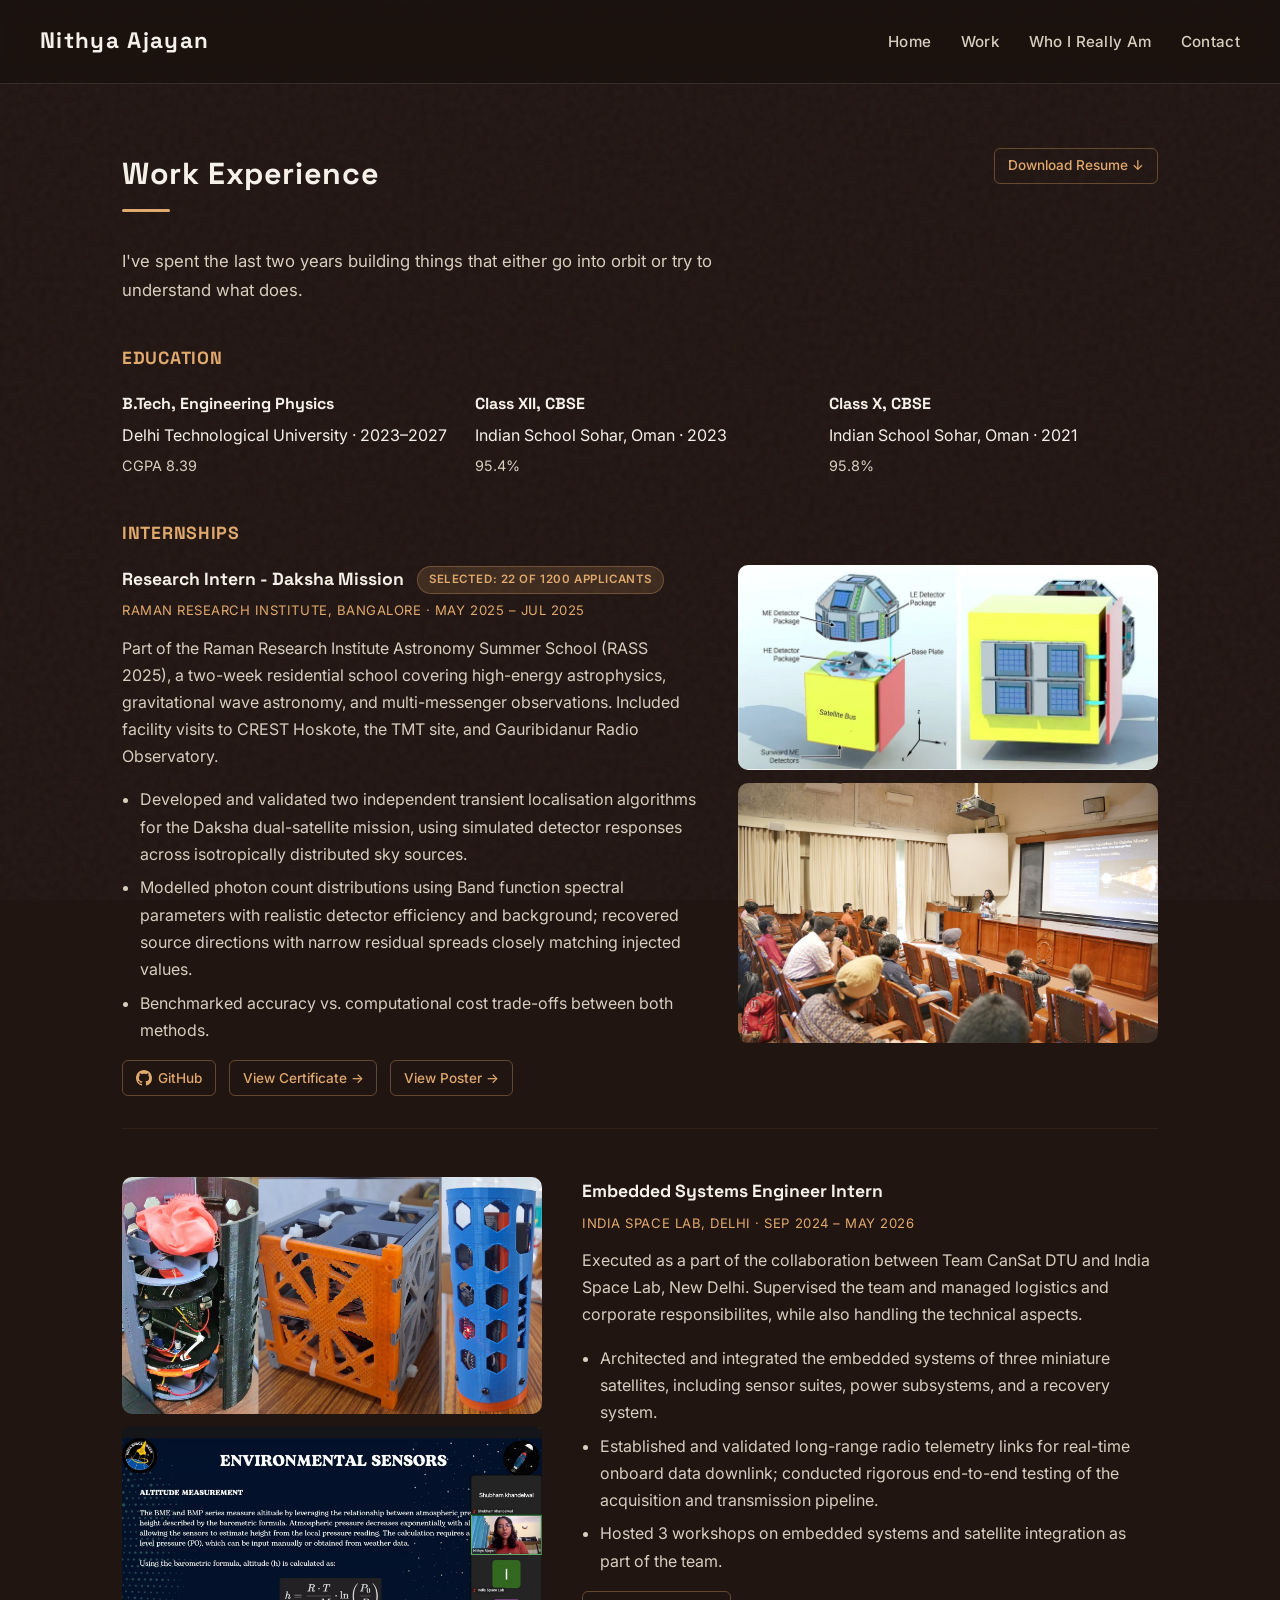
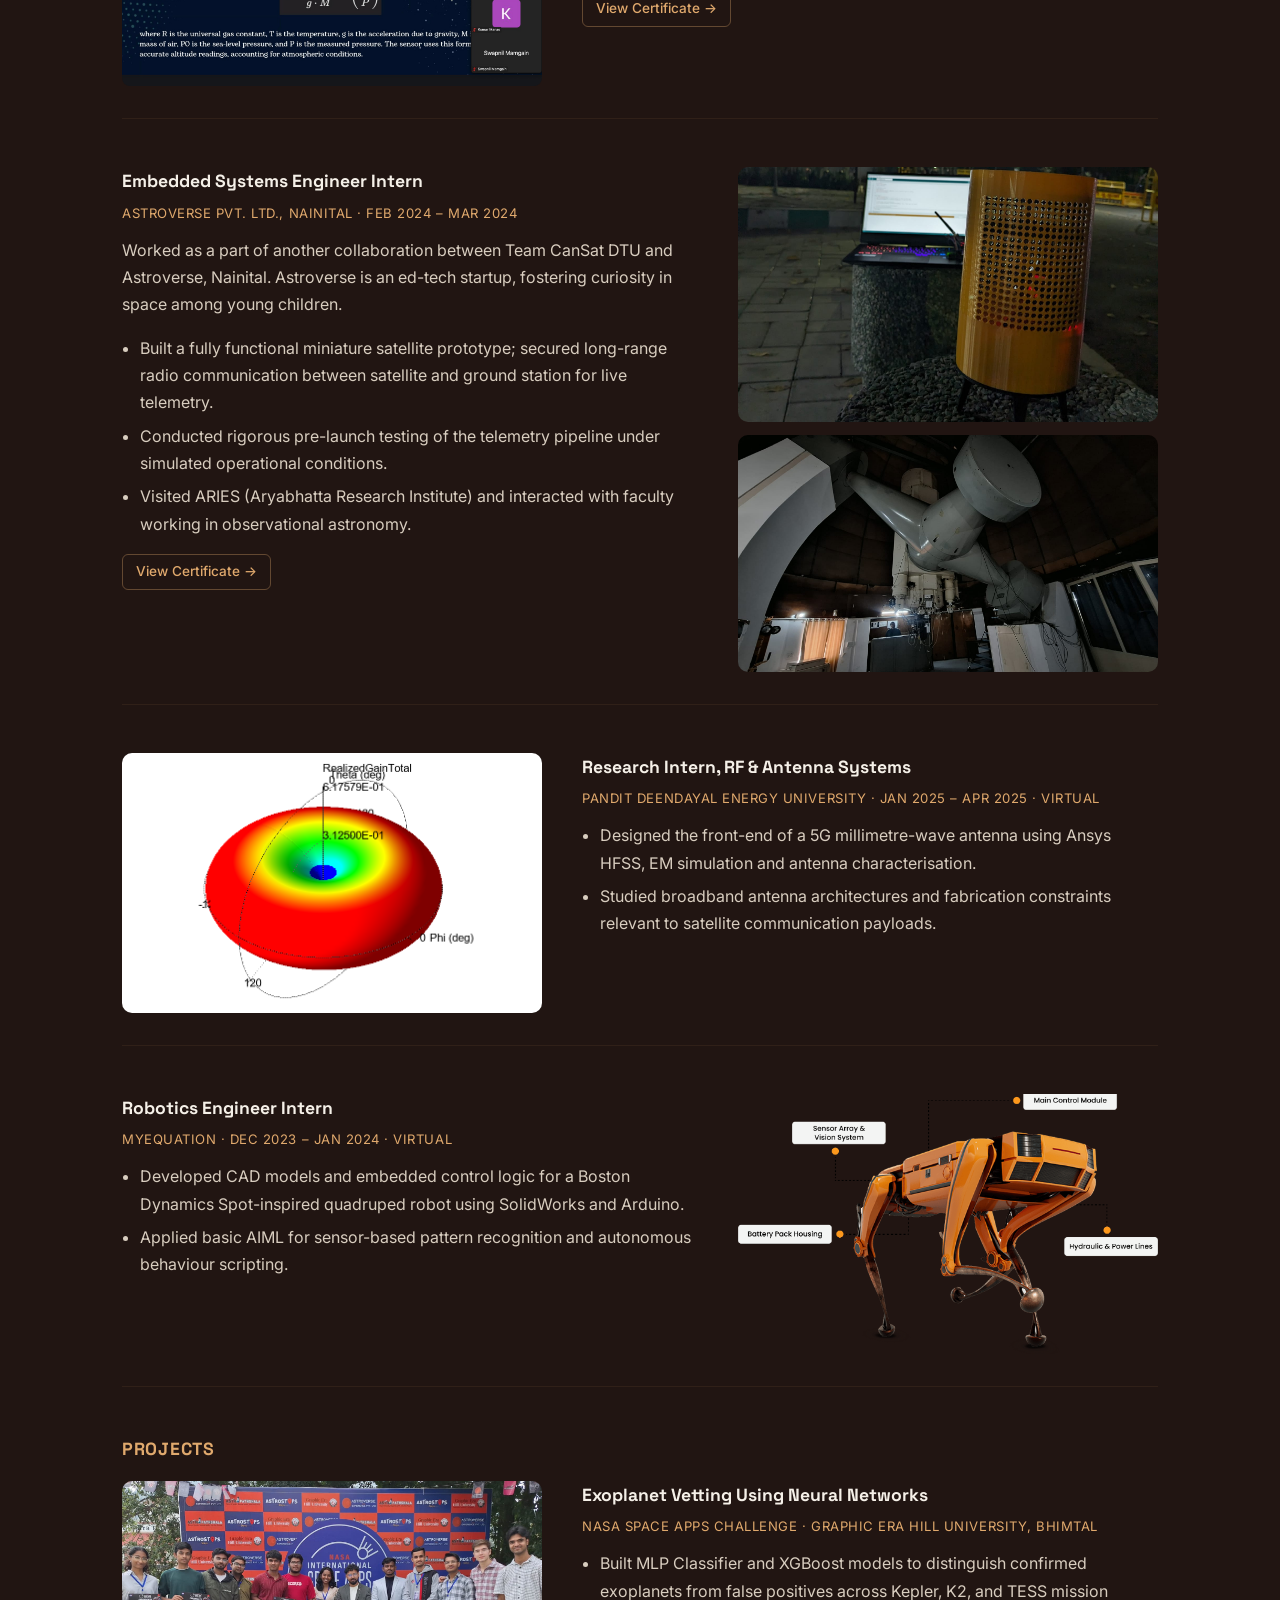
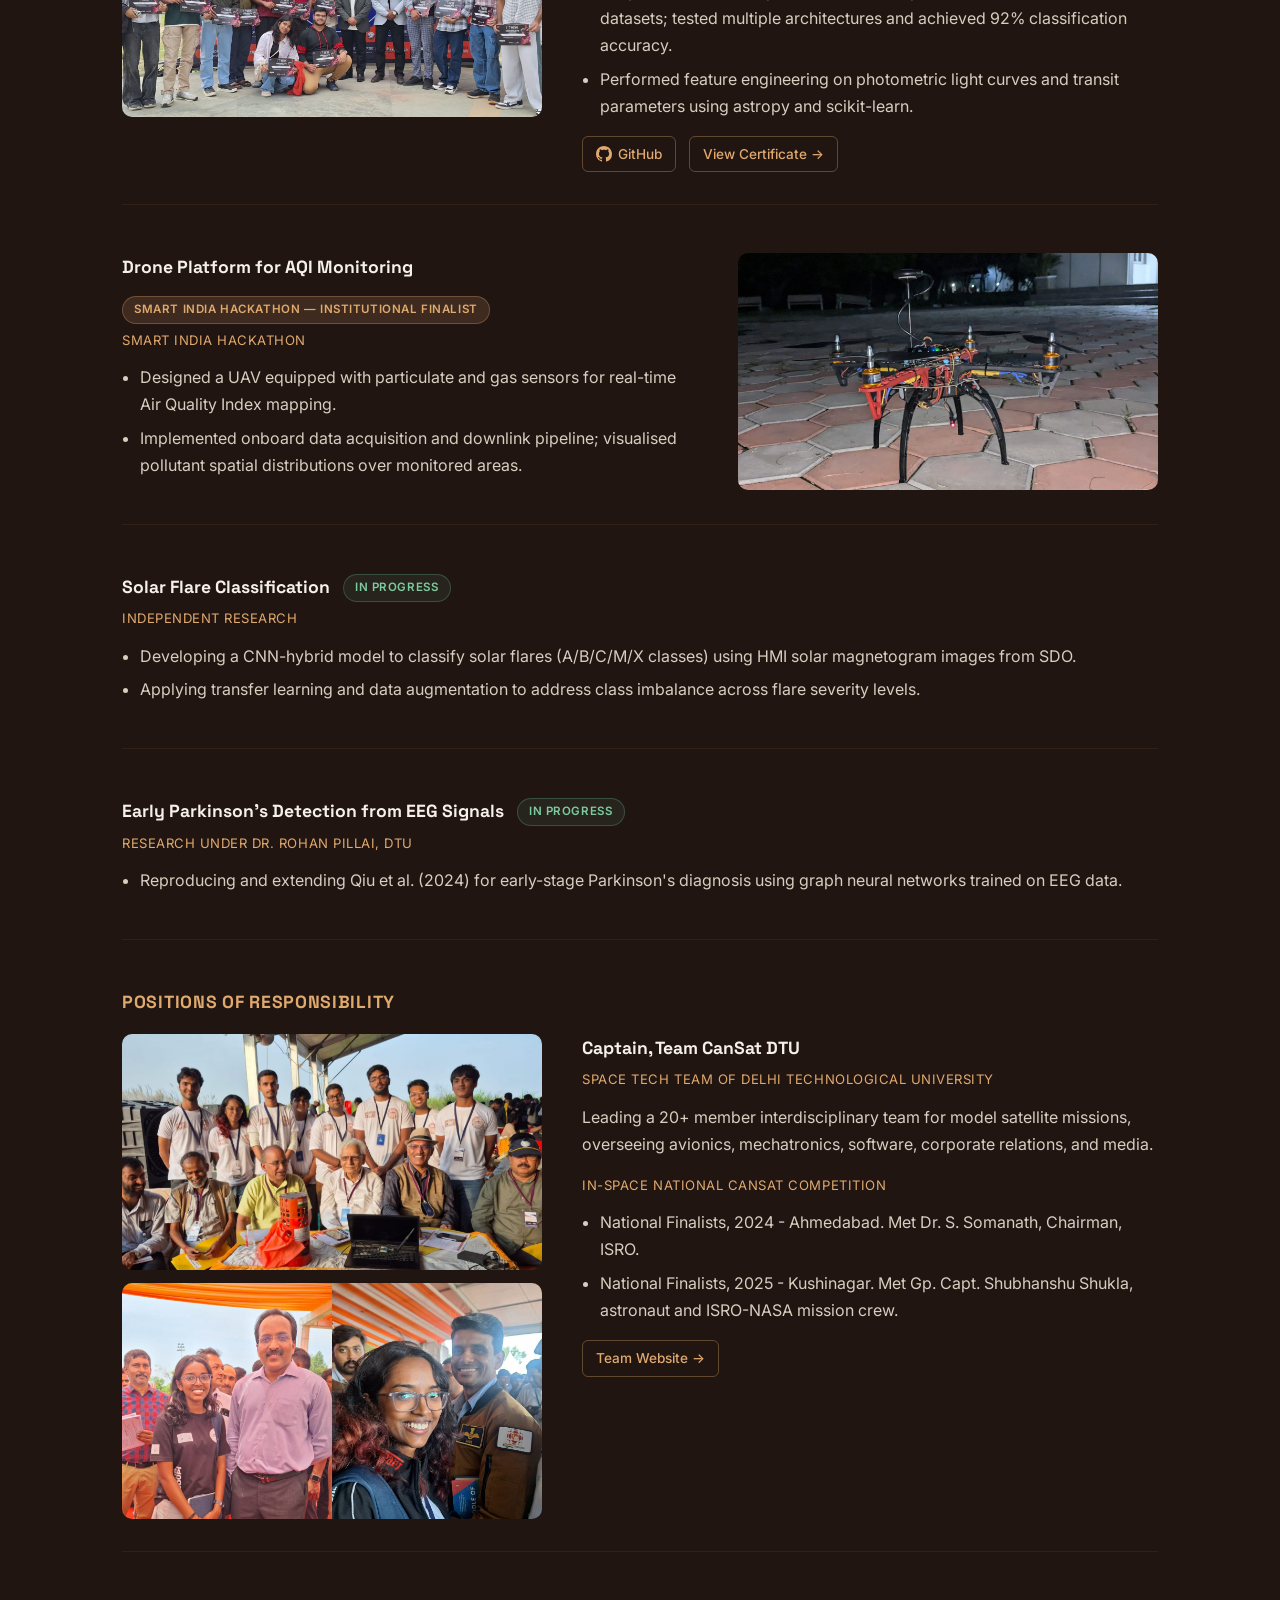
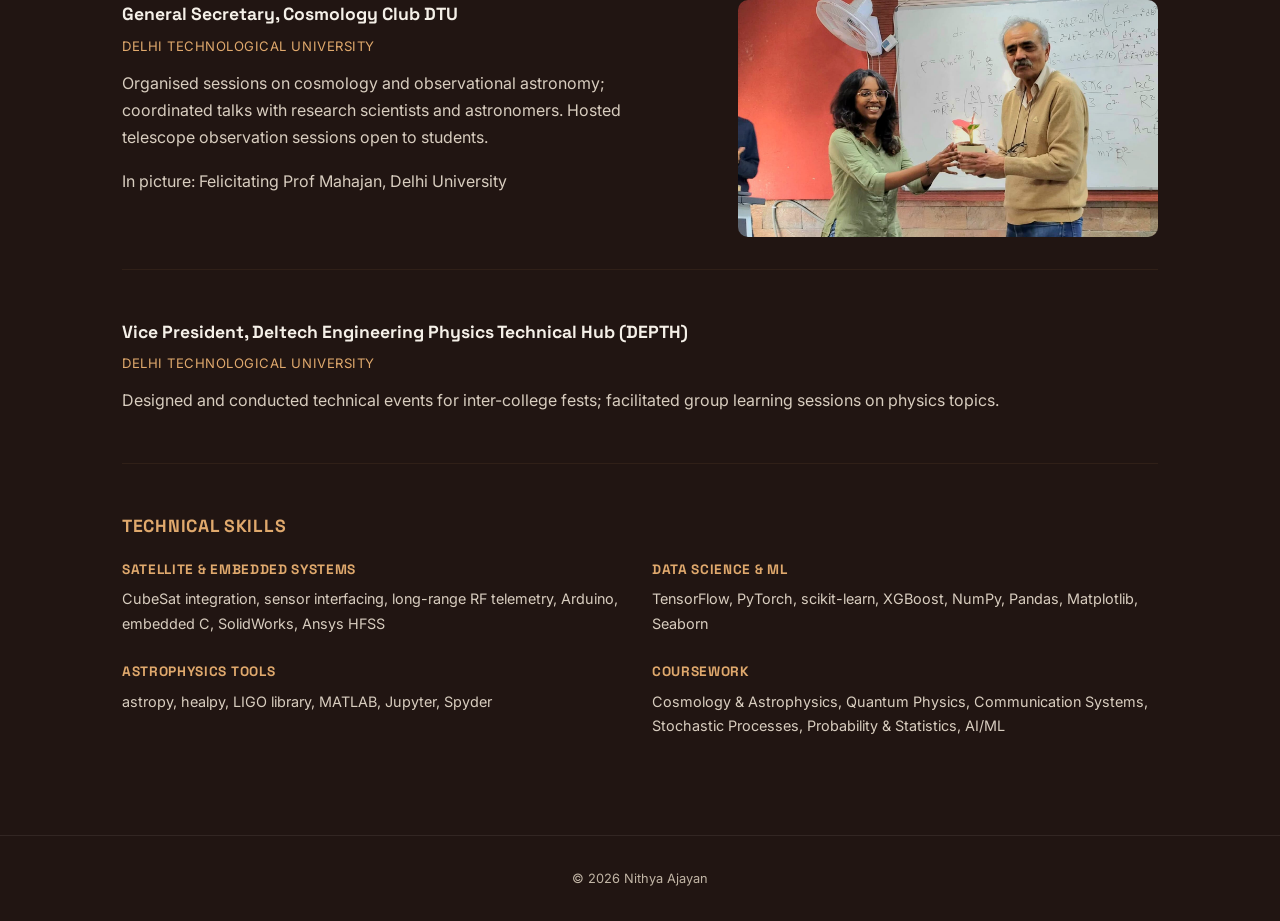
==== work.html @ 1f9a0394 "Add files via upload" ====
<!DOCTYPE html>
<html lang="en">
<head>
  <meta charset="UTF-8">
  <meta name="viewport" content="width=device-width, initial-scale=1.0">
  <title>Work - Nithya Ajayan</title>
  <link rel="stylesheet" href="style.css">
</head>
<body>

  <header>
    <h1>Nithya Ajayan</h1>
    <nav>
      <a href="index.html">Home</a>
      <a href="work.html">Work</a>
      <a href="beyond.html">Who I Really Am</a>
      <a href="contact.html">Contact</a>
    </nav>
  </header>

  <section>
<div class="section-header">
  <h2>Work Experience</h2>
  <a href="resume.pdf" download class="link-btn">Download Resume ↓</a>
</div>
    <p class="page-intro">I've spent the last two years building things that either go into orbit or try to understand what does.</p>
<h3 class="subheading">Education</h3>

<div class="edu-grid">
  <div class="edu-item">
    <h4>B.Tech, Engineering Physics</h4>
    <p class="meta">Delhi Technological University &middot; 2023–2027</p>
    <p class="edu-stat">CGPA 8.39</p>
  </div>
  <div class="edu-item">
    <h4>Class XII, CBSE</h4>
    <p class="meta">Indian School Sohar, Oman &middot; 2023</p>
    <p class="edu-stat">95.4%</p>
  </div>
  <div class="edu-item">
    <h4>Class X, CBSE</h4>
    <p class="meta">Indian School Sohar, Oman &middot; 2021</p>
    <p class="edu-stat">95.8%</p>
  </div>
</div>
    <!-- ===== INTERNSHIPS ===== -->
    <h3 class="subheading">Internships</h3>

    <!-- Daksha -->
    <div class="entry">
      <div class="entry-row">
        <div class="entry-text">
          <div class="entry-header">
            <h4>Research Intern - Daksha Mission</h4>
            <span class="tag">Selected: 22 of 1200 applicants</span>
          </div>
          <p class="meta">Raman Research Institute, Bangalore &middot; May 2025 &ndash; Jul 2025</p>
          <p>Part of the Raman Research Institute Astronomy Summer School (RASS 2025), a two-week residential school covering high-energy astrophysics, gravitational wave astronomy, and multi-messenger observations. Included facility visits to CREST Hoskote, the TMT site, and Gauribidanur Radio Observatory.</p>
          <ul class="entry-list">
            <li>Developed and validated two independent transient localisation algorithms for the Daksha dual-satellite mission, using simulated detector responses across isotropically distributed sky sources.</li>
            <li>Modelled photon count distributions using Band function spectral parameters with realistic detector efficiency and background; recovered source directions with narrow residual spreads closely matching injected values.</li>
            <li>Benchmarked accuracy vs. computational cost trade-offs between both methods.</li>
          </ul>
          <div class="entry-links">
            <a href="https://github.com/nithyaajayan/Daksha-Nithya" target="_blank" rel="noopener" class="link-btn">
              <svg xmlns="http://www.w3.org/2000/svg" width="16" height="16" fill="currentColor" viewBox="0 0 16 16"><path d="M8 0C3.58 0 0 3.58 0 8c0 3.54 2.29 6.53 5.47 7.59.4.07.55-.17.55-.38 0-.19-.01-.82-.01-1.49-2.01.37-2.53-.49-2.69-.94-.09-.23-.48-.94-.82-1.13-.28-.15-.68-.52-.01-.53.63-.01 1.08.58 1.23.82.72 1.21 1.87.87 2.33.66.07-.52.28-.87.51-1.07-1.78-.2-3.64-.89-3.64-3.95 0-.87.31-1.59.82-2.15-.08-.2-.36-1.02.08-2.12 0 0 .67-.21 2.2.82.64-.18 1.32-.27 2-.27.68 0 1.36.09 2 .27 1.53-1.04 2.2-.82 2.2-.82.44 1.1.16 1.92.08 2.12.51.56.82 1.27.82 2.15 0 3.07-1.87 3.75-3.65 3.95.29.25.54.73.54 1.48 0 1.07-.01 1.93-.01 2.2 0 .21.15.46.55.38A8.012 8.012 0 0 0 16 8c0-4.42-3.58-8-8-8z"/></svg>
              GitHub
            </a>
            <a href="#" data-lightbox="rricertificate.jpeg" class="link-btn">View Certificate →</a>
            <a href="#" data-lightbox="poster.jpg" class="link-btn">View Poster →</a>
          </div>
        </div>
        <div class="entry-images">
          <img src="daksha.jpg" data-lightbox="daksha.jpg" alt="Daksha satellite" style="cursor:zoom-in">
          <img src="rricert.jpeg" data-lightbox="rricert.jpeg" alt="Presentation" style="cursor:zoom-in">
        </div>
      </div>
    </div>

    <!-- India Space Lab -->
    <div class="entry">
      <div class="entry-row reverse">
        <div class="entry-text">
          <h4>Embedded Systems Engineer Intern</h4>
          <p class="meta">India Space Lab, Delhi &middot; Sep 2024 &ndash; May 2026</p>
	  <p> Executed as a part of the collaboration between Team CanSat DTU and India Space Lab, New Delhi. Supervised the team and managed logistics and corporate responsibilites, while also handling the technical aspects.
          <ul class="entry-list">
            <li>Architected and integrated the embedded systems of three miniature satellites, including sensor suites, power subsystems, and a recovery system.</li>
            <li>Established and validated long-range radio telemetry links for real-time onboard data downlink; conducted rigorous end-to-end testing of the acquisition and transmission pipeline.</li>
            <li>Hosted 3 workshops on embedded systems and satellite integration as part of the team.</li>
          </ul>
          <div class="entry-links">
            <a href="#" data-lightbox="iswcert.jpeg" class="link-btn">View Certificate →</a>
          </div>
        </div>
        <div class="entry-images">
          <img src="sat1.jpeg" data-lightbox="sat1.jpeg" alt="CanSat 1" style="cursor:zoom-in">
          <div class="image-row">
	    <img src="isw.jpeg" data-lightbox="isw.jpeg" alt="Workshop hosted at India Space Lab" style="cursor:zoom-in">
          </div>
        </div>
      </div>
    </div>

    <!-- Astroverse -->
    <div class="entry">
      <div class="entry-row">
        <div class="entry-text">
          <h4>Embedded Systems Engineer Intern</h4>
          <p class="meta">Astroverse Pvt. Ltd., Nainital &middot; Feb 2024 &ndash; Mar 2024</p>
	  <p>Worked as a part of another collaboration between Team CanSat DTU and Astroverse, Nainital. Astroverse is an ed-tech startup, fostering curiosity in space among young children. </pp>
          <ul class="entry-list">
            <li>Built a fully functional miniature satellite prototype; secured long-range radio communication between satellite and ground station for live telemetry.</li>
            <li>Conducted rigorous pre-launch testing of the telemetry pipeline under simulated operational conditions.</li>
            <li>Visited ARIES (Aryabhatta Research Institute) and interacted with faculty working in observational astronomy.</li>
          </ul>
          <div class="entry-links">
            <a href="#" data-lightbox="avcert.jpeg" class="link-btn">View Certificate →</a>
          </div>
        </div>
        <div class="entry-images">
          <img src="astrsat.jpeg" data-lightbox="astrsat.jpeg" alt="Astroverse CanSat" style="cursor:zoom-in">
          <img src="aries.jpeg" data-lightbox="aries.jpeg" alt="At ARIES" style="cursor:zoom-in">
        </div>
      </div>
    </div>

    <!-- PDPU -->
    <div class="entry">
      <div class="entry-row reverse">
        <div class="entry-text">
          <h4>Research Intern, RF &amp; Antenna Systems</h4>
          <p class="meta">Pandit Deendayal Energy University &middot; Jan 2025 &ndash; Apr 2025 &middot; Virtual</p>
          <ul class="entry-list">
            <li>Designed the front-end of a 5G millimetre-wave antenna using Ansys HFSS, EM simulation and antenna characterisation.</li>
            <li>Studied broadband antenna architectures and fabrication constraints relevant to satellite communication payloads.</li>
          </ul>
        </div>
        <div class="entry-images">
          <img src="hfss.png" data-lightbox="hfss.png" alt="HFSS antenna simulation result" style="cursor:zoom-in">
        </div>
      </div>
    </div>

    <!-- MyEquation -->
    <div class="entry">
      <div class="entry-row">
        <div class="entry-text">
          <h4>Robotics Engineer Intern</h4>
          <p class="meta">MyEquation &middot; Dec 2023 &ndash; Jan 2024 &middot; Virtual</p>
          <ul class="entry-list">
            <li>Developed CAD models and embedded control logic for a Boston Dynamics Spot-inspired quadruped robot using SolidWorks and Arduino.</li>
            <li>Applied basic AIML for sensor-based pattern recognition and autonomous behaviour scripting.</li>
          </ul>
        </div>
        <div class="entry-images">
          <img src="spot.png" data-lightbox="spot.png" alt="Spot-inspired quadruped robot" style="cursor:zoom-in">
        </div>
      </div>
    </div>

    <!-- ===== PROJECTS ===== -->
    <h3 class="subheading">Projects</h3>

    <!-- Exoplanet -->
    <div class="entry">
      <div class="entry-row reverse">
        <div class="entry-text">
          <h4>Exoplanet Vetting Using Neural Networks</h4>
          <p class="meta">NASA Space Apps Challenge &middot; Graphic Era Hill University, Bhimtal</p>
          <ul class="entry-list">
            <li>Built MLP Classifier and XGBoost models to distinguish confirmed exoplanets from false positives across Kepler, K2, and TESS mission datasets; tested multiple architectures and achieved 92% classification accuracy.</li>
            <li>Performed feature engineering on photometric light curves and transit parameters using astropy and scikit-learn.</li>
          </ul>
          <div class="entry-links">
            <a href="https://github.com/nithyaajayan/nasaspaceapp" target="_blank" rel="noopener" class="link-btn">
              <svg xmlns="http://www.w3.org/2000/svg" width="16" height="16" fill="currentColor" viewBox="0 0 16 16"><path d="M8 0C3.58 0 0 3.58 0 8c0 3.54 2.29 6.53 5.47 7.59.4.07.55-.17.55-.38 0-.19-.01-.82-.01-1.49-2.01.37-2.53-.49-2.69-.94-.09-.23-.48-.94-.82-1.13-.28-.15-.68-.52-.01-.53.63-.01 1.08.58 1.23.82.72 1.21 1.87.87 2.33.66.07-.52.28-.87.51-1.07-1.78-.2-3.64-.89-3.64-3.95 0-.87.31-1.59.82-2.15-.08-.2-.36-1.02.08-2.12 0 0 .67-.21 2.2.82.64-.18 1.32-.27 2-.27.68 0 1.36.09 2 .27 1.53-1.04 2.2-.82 2.2-.82.44 1.1.16 1.92.08 2.12.51.56.82 1.27.82 2.15 0 3.07-1.87 3.75-3.65 3.95.29.25.54.73.54 1.48 0 1.07-.01 1.93-.01 2.2 0 .21.15.46.55.38A8.012 8.012 0 0 0 16 8c0-4.42-3.58-8-8-8z"/></svg>
              GitHub
            </a>
            <a href="#" data-lightbox="nasacert.jpeg" class="link-btn">View Certificate →</a>
          </div>
        </div>
        <div class="entry-images">
          <img src="bhimtal.jpeg" data-lightbox="bhimtal.jpeg" alt="NASA Space Apps team photo" style="cursor:zoom-in">
      
        </div>
      </div>
    </div>

    <!-- Drone AQI -->
    <div class="entry">
      <div class="entry-row">
        <div class="entry-text">
          <div class="entry-header">
            <h4>Drone Platform for AQI Monitoring</h4>
            <span class="tag">Smart India Hackathon — Institutional Finalist</span>
          </div>
          <p class="meta">Smart India Hackathon</p>
          <ul class="entry-list">
            <li>Designed a UAV equipped with particulate and gas sensors for real-time Air Quality Index mapping.</li>
            <li>Implemented onboard data acquisition and downlink pipeline; visualised pollutant spatial distributions over monitored areas.</li>
          </ul>
        </div>
        <div class="entry-images">
          <img src="drone.jpeg" data-lightbox="drone.jpeg" alt="AQI monitoring drone" style="cursor:zoom-in">
        </div>
      </div>
    </div>

    <!-- Solar Flare -->
    <div class="entry">
      <div class="entry-row reverse">
        <div class="entry-text">
          <div class="entry-header">
            <h4>Solar Flare Classification</h4>
            <span class="tag in-progress">In Progress</span>
          </div>
          <p class="meta">Independent Research</p>
          <ul class="entry-list">
            <li>Developing a CNN-hybrid model to classify solar flares (A/B/C/M/X classes) using HMI solar magnetogram images from SDO.</li>
            <li>Applying transfer learning and data augmentation to address class imbalance across flare severity levels.</li>
          </ul>
        </div>
      </div>
    </div>

    <!-- Parkinson's -->
    <div class="entry">
      <div class="entry-row">
        <div class="entry-text">
          <div class="entry-header">
            <h4>Early Parkinson's Detection from EEG Signals</h4>
            <span class="tag in-progress">In Progress</span>
          </div>
          <p class="meta">Research under Dr. Rohan Pillai, DTU</p>
          <ul class="entry-list">
            <li>Reproducing and extending Qiu et al. (2024) for early-stage Parkinson's diagnosis using graph neural networks trained on EEG data.</li>
          </ul>
        </div>
      </div>
    </div>

    <!-- ===== POSITIONS ===== -->
    <h3 class="subheading">Positions of Responsibility</h3>

    <!-- CanSat -->
    <div class="entry">
      <div class="entry-row reverse">
        <div class="entry-text">
          <h4>Captain, Team CanSat DTU</h4>
          <p class="meta">Space Tech Team of Delhi Technological University</p>
          <p>Leading a 20+ member interdisciplinary team for model satellite missions, overseeing avionics, mechatronics, software, corporate relations, and media.</p>

<p class="meta" style="margin-top: 1rem;">IN-SPACE National CanSat Competition</p>
<ul class="entry-list">
  <li>National Finalists, 2024 - Ahmedabad. Met Dr. S. Somanath, Chairman, ISRO.</li>
  <li>National Finalists, 2025 - Kushinagar. Met Gp. Capt. Shubhanshu Shukla, astronaut and ISRO-NASA mission crew.</li>
</ul>
          <div class="entry-links">
            <a href="https://teamudupi.vercel.app/" target="_blank" rel="noopener" class="link-btn">Team Website →</a>
          </div>
        </div>
        <div class="entry-images">
          <img src="teamcansat.jpeg" data-lightbox="teamcansat.jpeg" alt="Team CanSat DTU" style="cursor:zoom-in">
	  <img src="inspace.jpeg" data-lightbox="inspace.jpeg" alt="Team CanSat DTU" style="cursor:zoom-in">
        </div>
      </div>
    </div>

    <!-- Cosmology Club -->
    <div class="entry">
      <div class="entry-row">
        <div class="entry-text">
          <h4>General Secretary, Cosmology Club DTU</h4>
          <p class="meta">Delhi Technological University</p>
          <p>Organised sessions on cosmology and observational astronomy; coordinated talks with research scientists and astronomers. Hosted telescope observation sessions open to students.</p>
	  <p> In picture: Felicitating Prof Mahajan, Delhi University </p>
        </div>
        <div class="entry-images">
          <img src="cosmospeaker.jpeg" data-lightbox="cosmospeaker.jpeg" alt="Felicitating a speaker" style="cursor:zoom-in">
        </div>
      </div>
    </div>

    <!-- DEPTH -->
    <div class="entry">
      <h4>Vice President, Deltech Engineering Physics Technical Hub (DEPTH)</h4>
      <p class="meta">Delhi Technological University</p>
      <p>Designed and conducted technical events for inter-college fests; facilitated group learning sessions on physics topics.</p>
    </div>

    <!-- ===== SKILLS ===== -->
    <h3 class="subheading">Technical Skills</h3>

    <div class="skills-grid">
      <div class="skill-group">
        <h5>Satellite &amp; Embedded Systems</h5>
        <p>CubeSat integration, sensor interfacing, long-range RF telemetry, Arduino, embedded C, SolidWorks, Ansys HFSS</p>
      </div>
      <div class="skill-group">
        <h5>Data Science &amp; ML</h5>
        <p>TensorFlow, PyTorch, scikit-learn, XGBoost, NumPy, Pandas, Matplotlib, Seaborn</p>
      </div>
      <div class="skill-group">
        <h5>Astrophysics Tools</h5>
        <p>astropy, healpy, LIGO library, MATLAB, Jupyter, Spyder</p>
      </div>
      <div class="skill-group">
        <h5>Coursework</h5>
        <p>Cosmology &amp; Astrophysics, Quantum Physics, Communication Systems, Stochastic Processes, Probability &amp; Statistics, AI/ML</p>
      </div>
    </div>

  </section>

  <footer>
    <p>&copy; 2026 Nithya Ajayan</p>
  </footer>

  <!-- Lightbox -->
  <div class="lightbox-overlay" id="lightbox">
    <img src="" id="lightbox-img" alt="">
  </div>

  <script>
    const overlay = document.getElementById('lightbox');
    const lbImg = document.getElementById('lightbox-img');

    document.querySelectorAll('[data-lightbox]').forEach(el => {
      el.addEventListener('click', e => {
        e.preventDefault();
        lbImg.src = el.dataset.lightbox;
        overlay.classList.add('active');
      });
    });

    overlay.addEventListener('click', () => {
      overlay.classList.remove('active');
      lbImg.src = '';
    });

    document.addEventListener('keydown', e => {
      if (e.key === 'Escape') overlay.classList.remove('active');
    });
  </script>

</body>
</html>
---- style.css ----
/* ===== Fonts ===== */
@import url('https://fonts.googleapis.com/css2?family=Space+Grotesk:wght@400;500;700&family=Inter:wght@400;500&display=swap');

/* ===== Basics ===== */
* {
  margin: 0;
  padding: 0;
  box-sizing: border-box;
}

body {
  font-family: 'Inter', system-ui, sans-serif;
  line-height: 1.7;
  background-color: #211512;
  color: #f5f0e8;
  min-height: 100vh;
}

/* Only used on the homepage hero — add class="hero-bg" to that section */
.hero-bg {
  background-image: 
    linear-gradient(rgba(10, 12, 18, 0.2), rgba(10, 12, 18, 0.55)),
    url('bgpic3.jpeg');
  background-size: cover;
  background-position: center;
  background-attachment: fixed;
}

/* ===== Header / Nav ===== */
header {
  display: flex;
  justify-content: space-between;
  align-items: center;
  padding: 1.4rem 2.5rem;
  background: rgba(20, 15, 10, 0.55);
  backdrop-filter: blur(10px);
  border-bottom: 1px solid rgba(245, 240, 232, 0.12);
  position: sticky;
  top: 0;
  z-index: 10;
  flex-wrap: wrap;
}

header h1 {
  font-family: 'Space Grotesk', sans-serif;
  font-size: 1.4rem;
  font-weight: 700;
  letter-spacing: 0.06em;
  color: #f5f0e8;
}

nav a {
  margin-left: 1.6rem;
  text-decoration: none;
  color: #d8cdbf;
  font-size: 0.95rem;
  font-weight: 500;
  letter-spacing: 0.02em;
  transition: color 0.2s ease;
}

nav a:hover {
  color: #e0a96d;
}

/* ===== Sections ===== */
section {
  padding: 4rem 2rem;
  max-width: 1100px;
  margin: 0 auto;
}

section h2 {
  font-family: 'Space Grotesk', sans-serif;
  font-size: 1.9rem;
  font-weight: 700;
  margin-bottom: 0.4rem;
  color: #f5f0e8;
  letter-spacing: 0.02em;
}

section h2::after {
  content: "";
  display: block;
  width: 48px;
  height: 3px;
  margin-top: 0.6rem;
  margin-bottom: 1.8rem;
  background: #e0a96d;
  border-radius: 2px;
}

/* ===== Hero ===== */
#hero {
  text-align: left;
  padding-top: 6rem;
  padding-bottom: 5rem;
  padding-left: 4rem;
  min-height: 80vh;
  display: flex;
  flex-direction: column;
  justify-content: center;
  align-items: flex-start;
  max-width: 100%;
}

#hero .hero-content {
  max-width: 480px;
}

#hero h2 {
  font-size: 2.6rem;
}

#hero h2::after {
  margin-left: 0;
}

#hero p {
  color: #d8cdbf;
  font-size: 1.1rem;
  max-width: 480px;
  margin: 0 auto;
}

/* ===== Entries (flexible content blocks) ===== */
.entry {
  margin-bottom: 3rem;
  padding-bottom: 2rem;
  border-bottom: 1px solid rgba(224, 169, 109, 0.08);
}

.entry:last-child {
  border-bottom: none;
}

.entry h3 {
  font-family: 'Space Grotesk', sans-serif;
  font-size: 1.25rem;
  margin-bottom: 0.3rem;
  color: #f5f0e8;
}

.entry .meta {
  font-size: 0.82rem;
  color: #e0a96d;
  letter-spacing: 0.04em;
  text-transform: uppercase;
  margin-bottom: 0.8rem;
}

.entry p {
  color: #d8cdbf;
  margin-bottom: 1rem;
}

/* Image gallery within an entry — wraps any number of images */
.entry .gallery {
  display: flex;
  flex-wrap: wrap;
  gap: 0.8rem;
  margin-top: 1rem;
}

.entry .gallery img {
  width: 100%;
  max-width: 320px;
  border-radius: 10px;
  object-fit: cover;
  flex: 1 1 240px;
}

/* Single full-width image within an entry */
.entry img.full {
  width: 100%;
  border-radius: 10px;
  margin-top: 1rem;
}

/* ===== Sub-headings ===== */
.subheading {
  font-family: 'Space Grotesk', sans-serif;
  margin-top: 2.2rem;
  margin-bottom: 1rem;
  color: #e0a96d;
  font-size: 1.1rem;
  letter-spacing: 0.04em;
  text-transform: uppercase;
}

/* ===== Contact links ===== */
#contact p {
  margin-bottom: 0.6rem;
}

#contact a {
  color: #e0a96d;
  text-decoration: none;
  border-bottom: 1px solid transparent;
  transition: border-color 0.2s ease;
}

#contact a:hover {
  border-color: #e0a96d;
}

/* ===== Footer ===== */
footer {
  text-align: center;
  padding: 2rem;
  font-size: 0.8rem;
  color: #c2b6a6;
  border-top: 1px solid rgba(245, 240, 232, 0.08);
  margin-top: 2rem;
}

/* ===== Page intro ===== */
.page-intro {
  font-size: 1.05rem;
  color: #d8cdbf;
  margin-bottom: 2.5rem;
  max-width: 600px;
}

/* ===== Entry row (image + text side by side) ===== */
.entry-row {
  display: flex;
  align-items: flex-start;
  gap: 2.5rem;
}

.entry-row.reverse {
  flex-direction: row-reverse;
}

.entry-text {
  flex: 1 1 55%;
}

.entry-images {
  flex: 1 1 40%;
  display: flex;
  flex-direction: column;
  gap: 0.8rem;
}

.entry-images img {
  width: 100%;
  border-radius: 10px;
  object-fit: cover;
}

.image-row {
  display: flex;
  gap: 0.5rem;
}

.image-row img {
  flex: 1;
  width: 33%;
  border-radius: 8px;
  object-fit: cover;
}

/* ===== Entry header with tag ===== */
.entry-header {
  display: flex;
  align-items: center;
  gap: 0.8rem;
  flex-wrap: wrap;
  margin-bottom: 0.3rem;
}

.entry h4 {
  font-family: 'Space Grotesk', sans-serif;
  font-size: 1.1rem;
  color: #f5f0e8;
  margin-bottom: 0.3rem;
}

.entry-header h4 {
  margin-bottom: 0;
}

/* ===== Tags ===== */
.tag {
  font-size: 0.72rem;
  font-weight: 600;
  letter-spacing: 0.05em;
  text-transform: uppercase;
  background: rgba(224, 169, 109, 0.15);
  color: #e0a96d;
  border: 1px solid rgba(224, 169, 109, 0.3);
  border-radius: 20px;
  padding: 0.2rem 0.7rem;
  white-space: nowrap;
}

.tag.in-progress {
  background: rgba(100, 180, 140, 0.1);
  color: #7ecba1;
  border-color: rgba(100, 180, 140, 0.3);
}

/* ===== Bullet lists inside entries ===== */
.entry-list {
  margin: 0.6rem 0 0.8rem 1.1rem;
  color: #d8cdbf;
}

.entry-list li {
  margin-bottom: 0.4rem;
}

/* ===== Entry links (GitHub, cert) ===== */
.entry-links {
  display: flex;
  gap: 0.8rem;
  flex-wrap: wrap;
  margin-top: 1rem;
}

.link-btn {
  display: inline-flex;
  align-items: center;
  gap: 0.4rem;
  font-size: 0.85rem;
  font-weight: 500;
  color: #e0a96d;
  text-decoration: none;
  border: 1px solid rgba(224, 169, 109, 0.35);
  border-radius: 6px;
  padding: 0.35rem 0.8rem;
  transition: background 0.2s ease, color 0.2s ease;
}

.link-btn:hover {
  background: rgba(224, 169, 109, 0.12);
}

/* ===== Skills grid ===== */
.skills-grid {
  display: grid;
  grid-template-columns: 1fr 1fr;
  gap: 1.5rem;
  margin-top: 1rem;
}

.skill-group h5 {
  font-family: 'Space Grotesk', sans-serif;
  font-size: 0.85rem;
  text-transform: uppercase;
  letter-spacing: 0.05em;
  color: #e0a96d;
  margin-bottom: 0.4rem;
}

.skill-group p {
  color: #d8cdbf;
  font-size: 0.9rem;
}

/* ===== Responsive ===== */
@media (max-width: 700px) {
  .entry-row,
  .entry-row.reverse {
    flex-direction: column;
  }

  .skills-grid {
    grid-template-columns: 1fr;
  }
}

/* ===== Lightbox ===== */
.lightbox-overlay {
  display: none;
  position: fixed;
  inset: 0;
  background: rgba(0,0,0,0.88);
  z-index: 1000;
  justify-content: center;
  align-items: center;
  cursor: zoom-out;
}

.lightbox-overlay.active {
  display: flex;
}

.lightbox-overlay img {
  max-width: 90vw;
  max-height: 90vh;
  border-radius: 8px;
  object-fit: contain;
  box-shadow: 0 8px 40px rgba(0,0,0,0.6);
}
.resume-bar {
  display: flex;
  align-items: center;
  gap: 1rem;
  margin-bottom: 2.5rem;
  padding: 0.9rem 1.2rem;
  border: 1px solid rgba(224, 169, 109, 0.25);
  border-radius: 8px;
  font-size: 0.9rem;
  color: #d8cdbf;
  flex-wrap: wrap;
}
.section-header {
  display: flex;
  justify-content: space-between;
  align-items: flex-start;
  margin-bottom: 0.4rem;
}

.section-header h2 {
  margin-bottom: 0;
}
/* ===== Beyond / Who I Really Am page ===== */
.intro-paras {
  margin-bottom: 3rem;
}

.intro-paras p {
  font-size: 1.05rem;
  color: #d8cdbf;
  margin-bottom: 1.2rem;
  max-width: 1100px;
}

.inline-img {
  width: 100%;
  max-width: 320px;
  border-radius: 10px;
  margin: 0.8rem 0 1.6rem 0;
  display: block;
}

.beyond-heading {
  font-family: 'Space Grotesk', sans-serif;
  font-size: 1.4rem;
  font-weight: 700;
  color: #f5f0e8;
  margin-bottom: 0.8rem;
}
.intro-gallery {
  display: flex;
  gap: 1.2rem;
  justify-content: center;
  margin: 1.5rem 0 2rem 0;
}

.intro-gallery img {
  width: 30%;
  max-width: 260px;
  border-radius: 10px;
  object-fit: cover;
  aspect-ratio: 16/9;
}
.entry-images img {
  max-height: 260px;
}
.image-row.wide img {
  width: 50%;
}
.edu-grid {
  display: grid;
  grid-template-columns: repeat(3, 1fr);
  gap: 1.5rem;
  margin-bottom: 2.5rem;
}

.edu-item h4 {
  font-family: 'Space Grotesk', sans-serif;
  font-size: 1rem;
  color: #f5f0e8;
  margin-bottom: 0.3rem;
}

.edu-stat {
  font-size: 0.9rem;
  color: #d8cdbf;
  margin-top: 0.3rem;
}
.contact-links {
  display: flex;
  flex-direction: column;
  gap: 1rem;
  margin-top: 1.5rem;
}

.contact-item {
  display: flex;
  align-items: center;
  gap: 1.5rem;
  text-decoration: none;
  color: #d8cdbf;
  font-size: 1rem;
  transition: color 0.2s ease;
}

.contact-item:hover {
  color: #e0a96d;
}

.contact-label {
  font-family: 'Space Grotesk', sans-serif;
  font-size: 0.8rem;
  text-transform: uppercase;
  letter-spacing: 0.08em;
  color: #e0a96d;
  width: 80px;
  flex-shrink: 0;
}
/* ===== Grain texture overlay ===== */
body::before {
  content: "";
  position: fixed;
  inset: 0;
  background-image: url("data:image/svg+xml,%3Csvg viewBox='0 0 200 200' xmlns='http://www.w3.org/2000/svg'%3E%3Cfilter id='noise'%3E%3CfeTurbulence type='fractalNoise' baseFrequency='0.65' numOctaves='3' stitchTiles='stitch'/%3E%3C/filter%3E%3Crect width='100%25' height='100%25' filter='url(%23noise)' opacity='0.04'/%3E%3C/svg%3E");
  pointer-events: none;
  z-index: 0;
}

/* Make sure content sits above the grain */
header, section, footer {
  position: relative;
  z-index: 1;
}
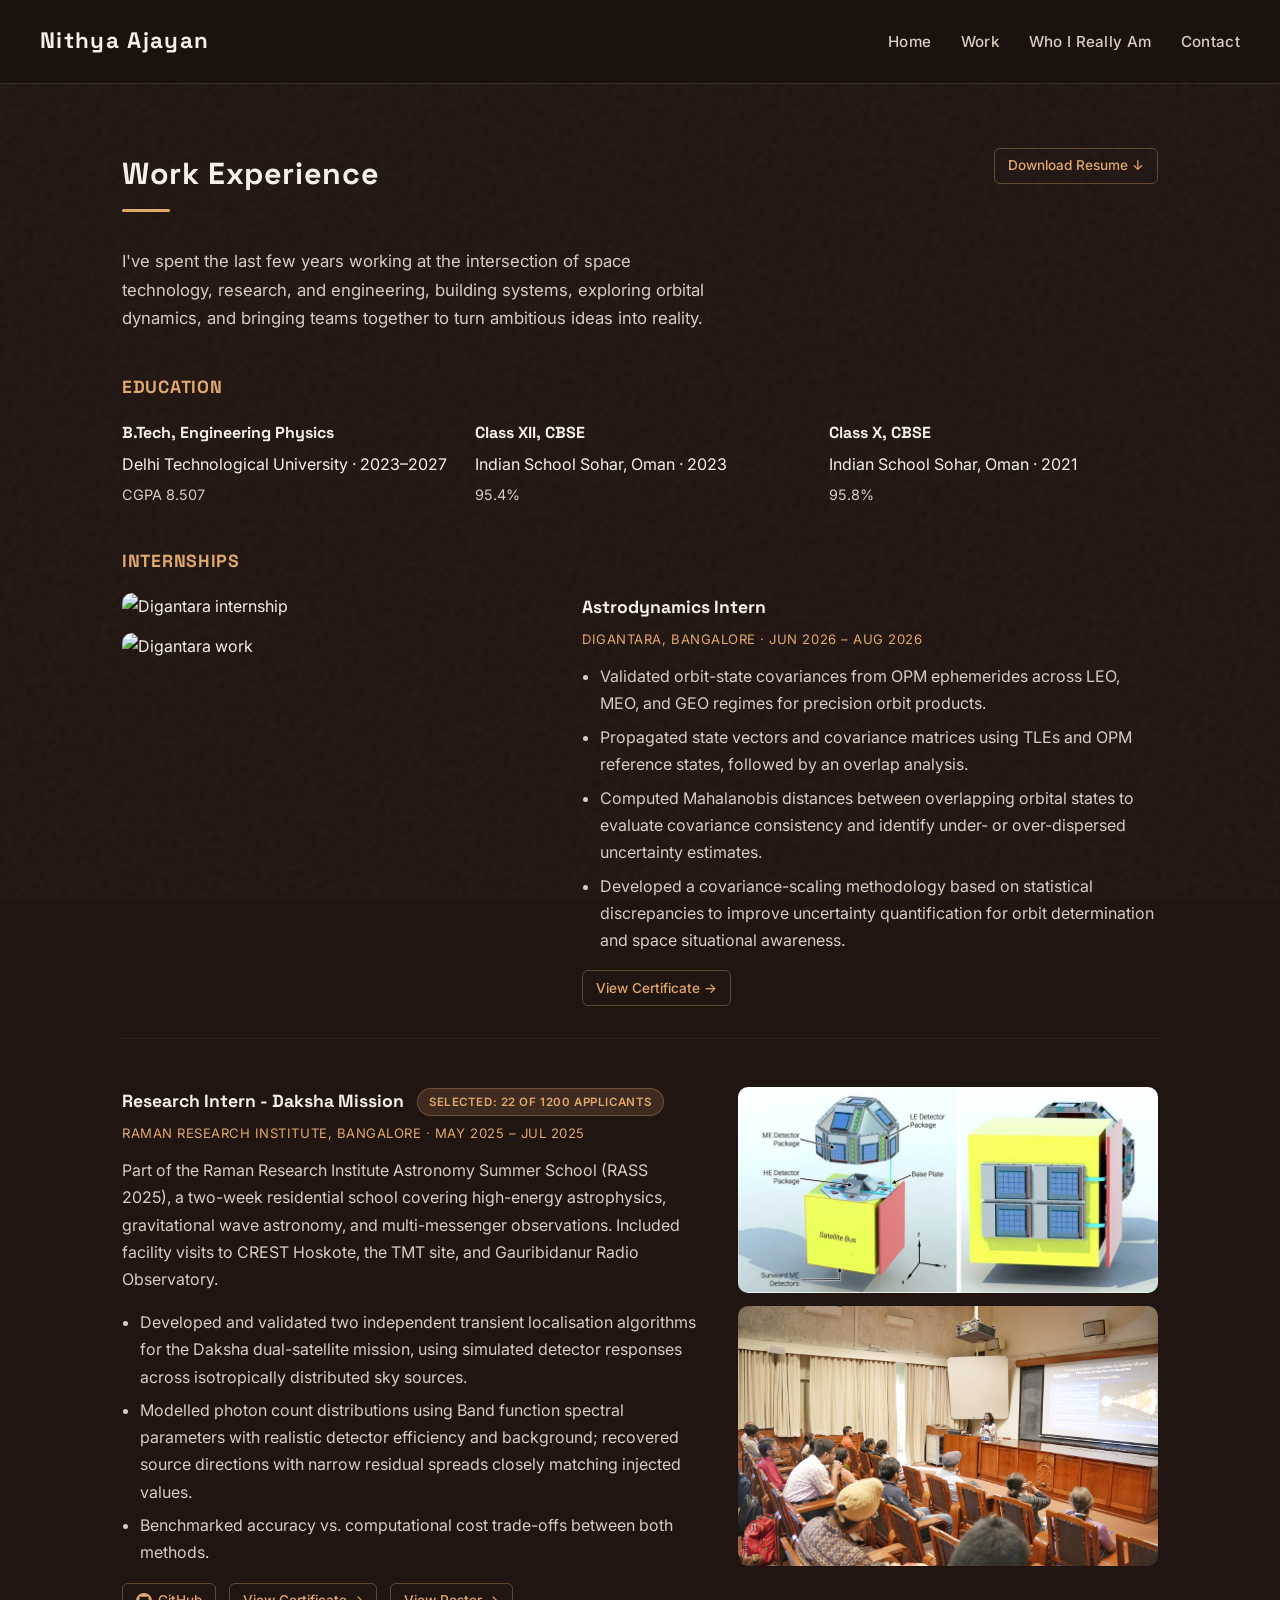
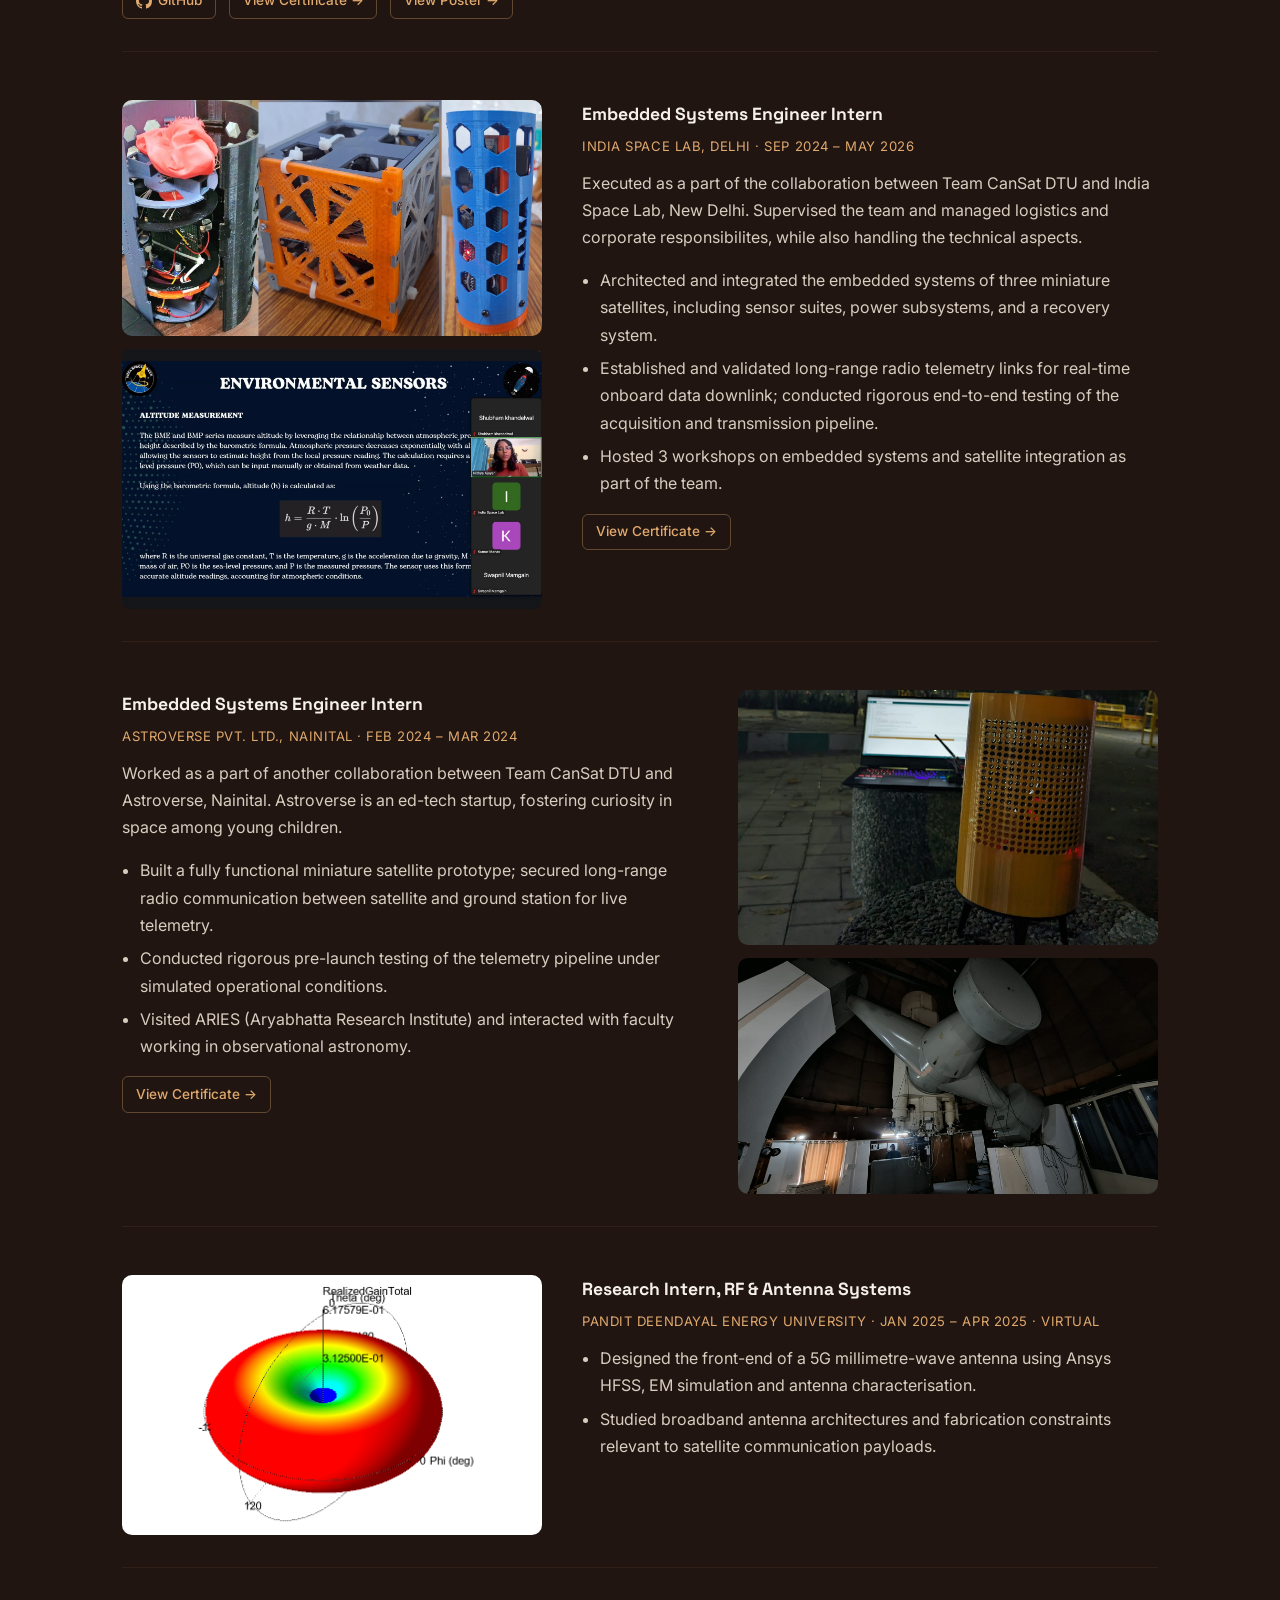
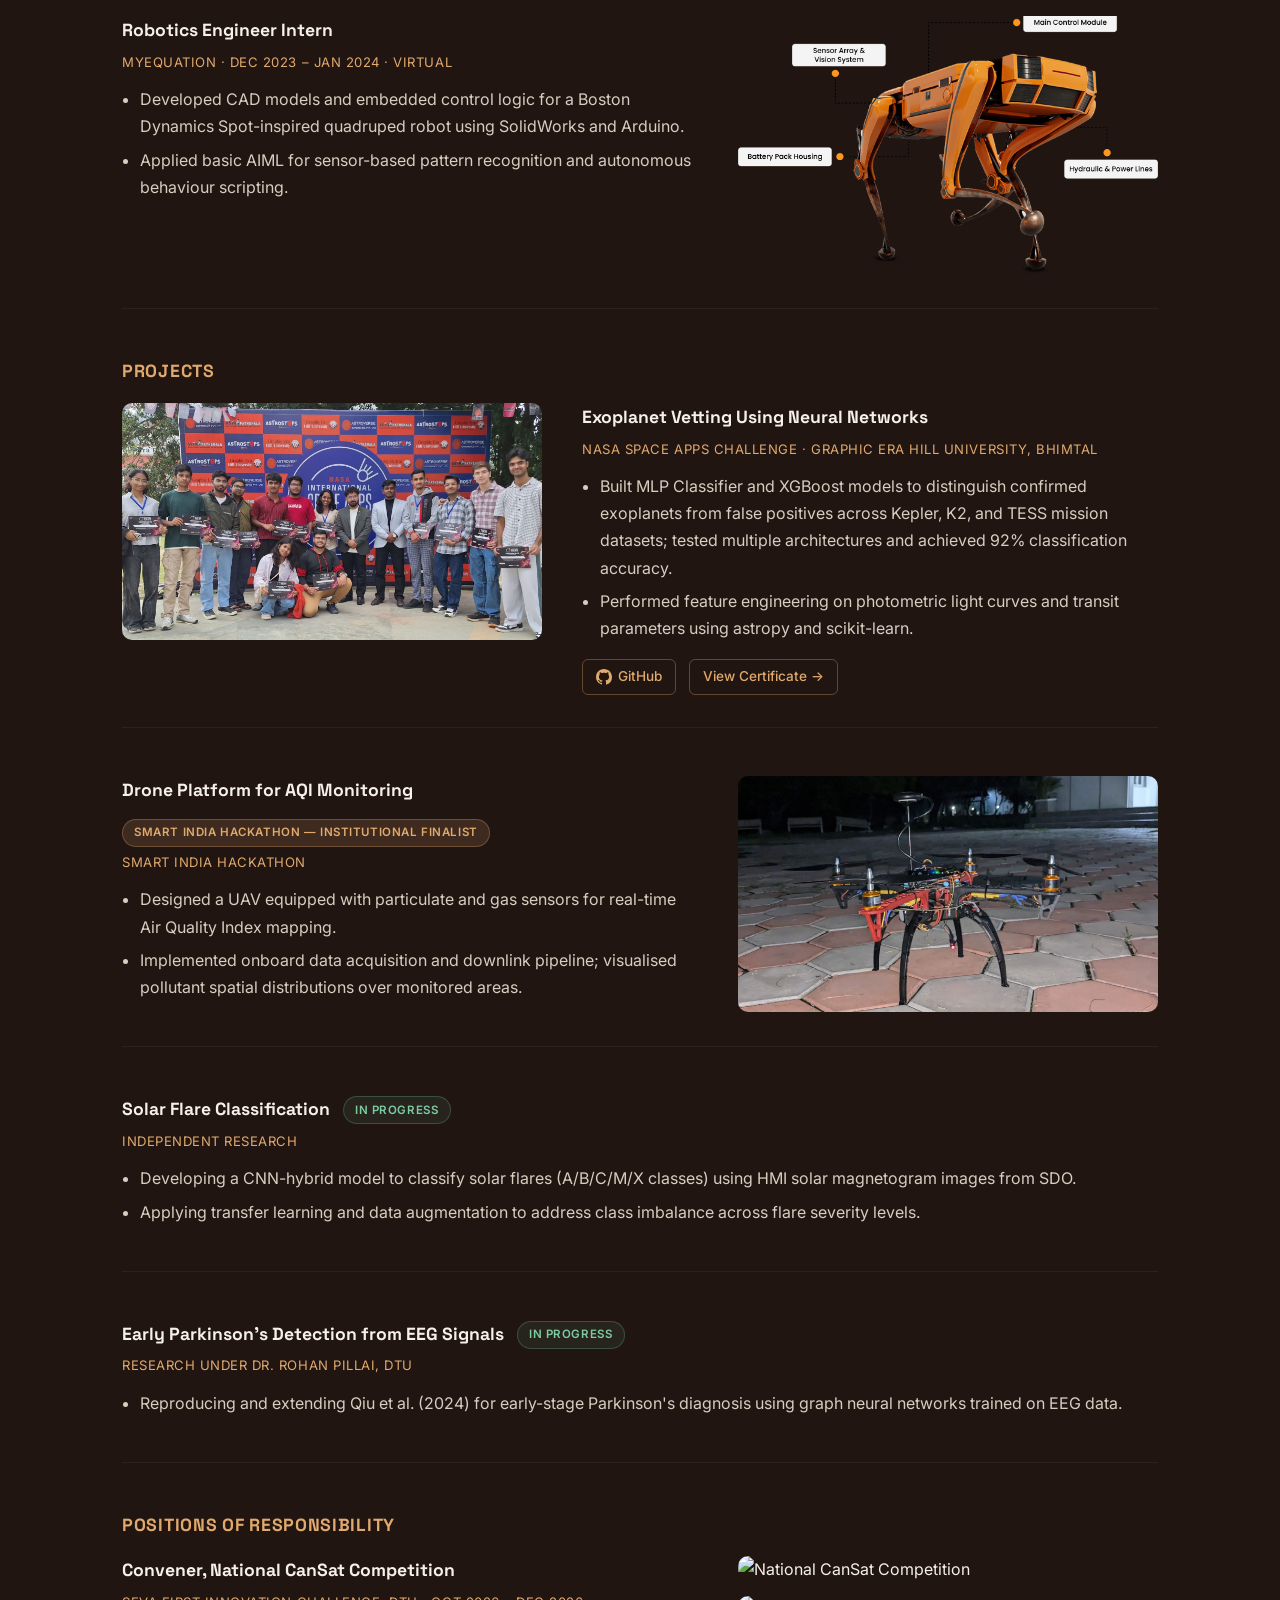
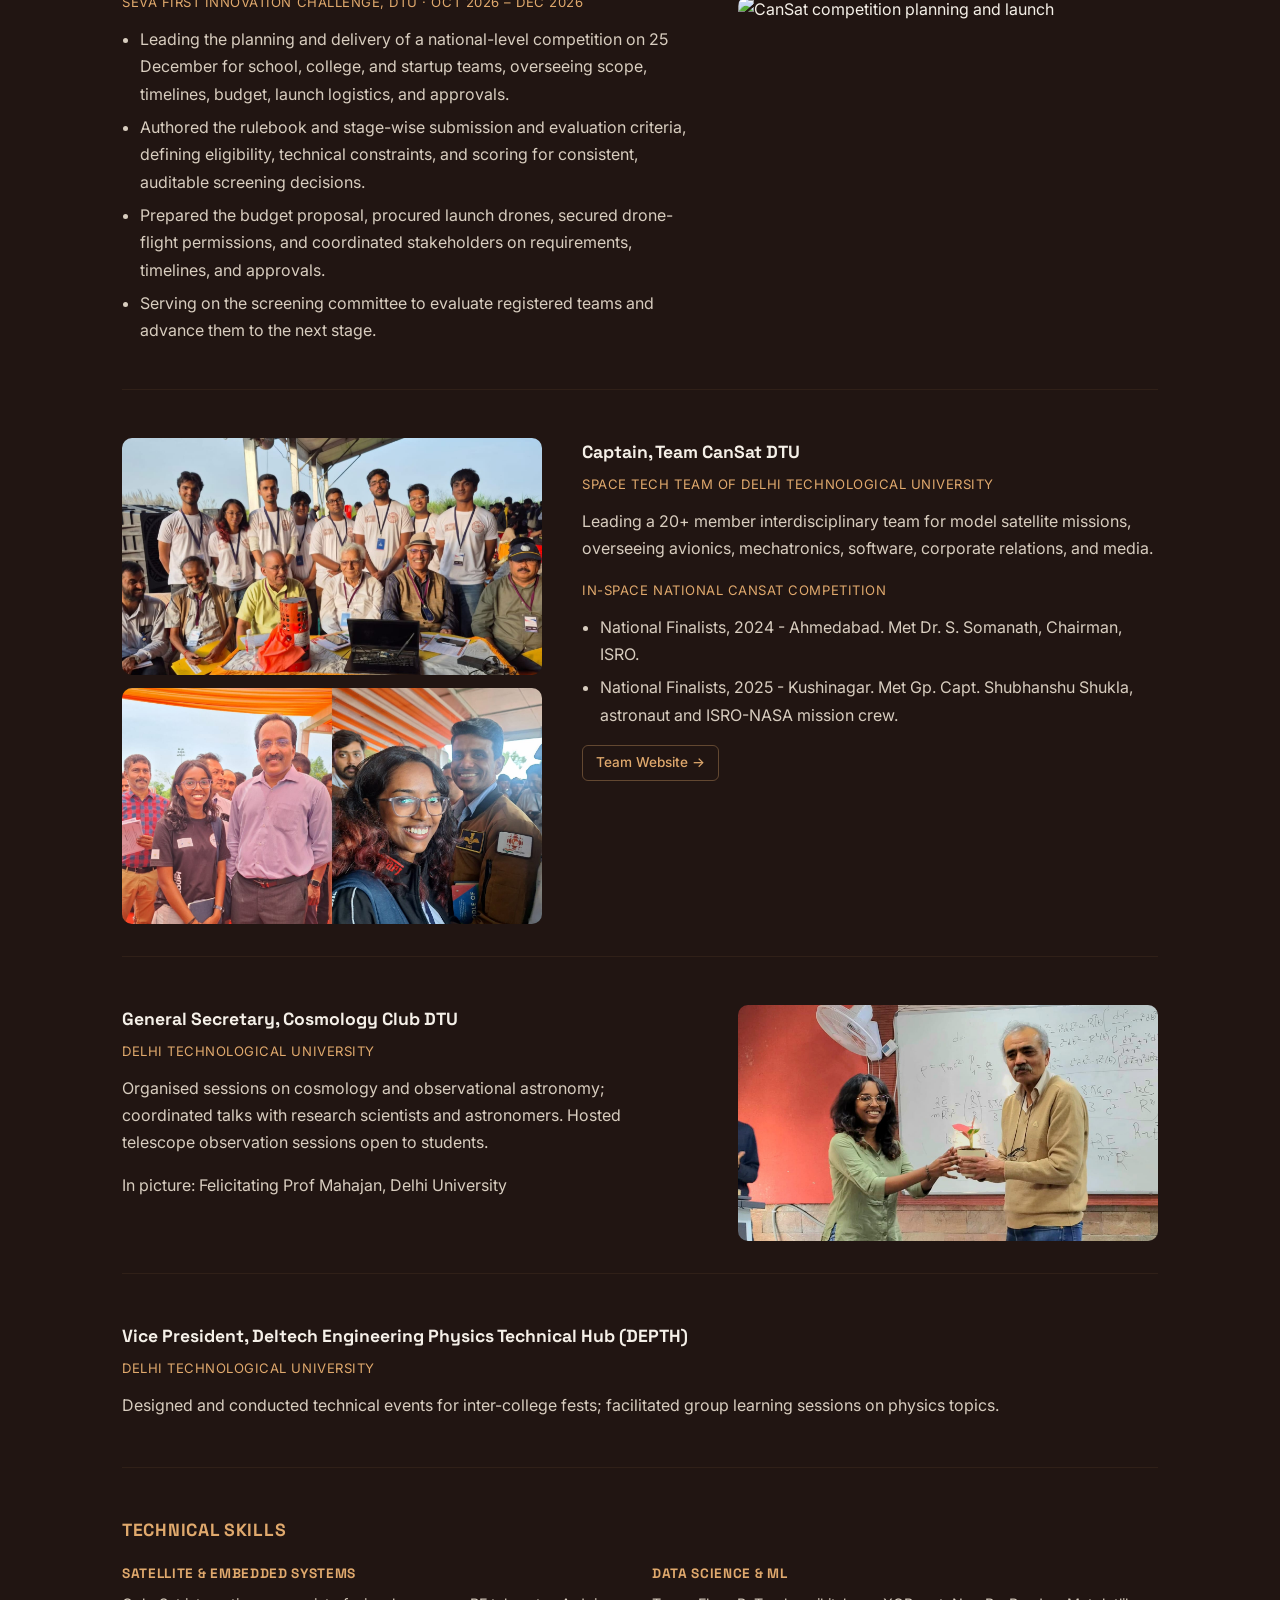
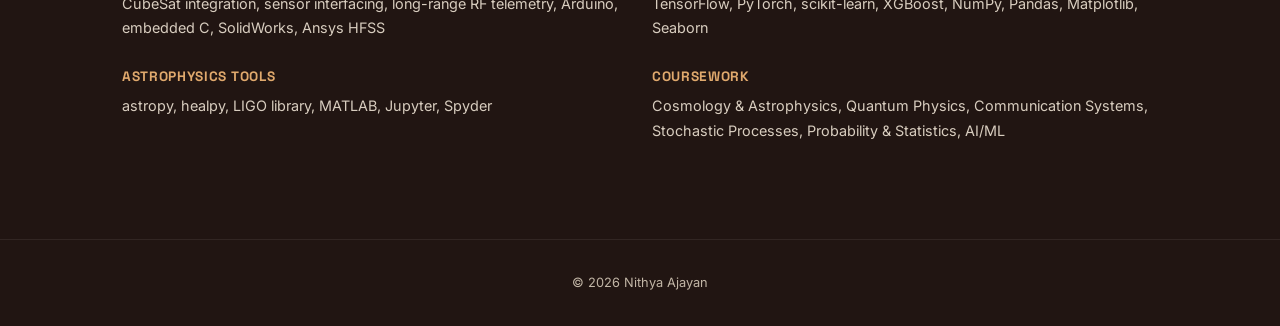
==== commit b6836f44: "Revise work experience and add new sections Updated work experience and education details, added int" ====
--- a/work.html
+++ b/work.html
@@ -23,14 +23,14 @@
   <h2>Work Experience</h2>
   <a href="resume.pdf" download class="link-btn">Download Resume ↓</a>
 </div>
-    <p class="page-intro">I've spent the last two years building things that either go into orbit or try to understand what does.</p>
+    <p class="page-intro">I've spent the last few years working at the intersection of space technology, research, and engineering, building systems, exploring orbital dynamics, and bringing teams together to turn ambitious ideas into reality.</p>
 <h3 class="subheading">Education</h3>
 
 <div class="edu-grid">
   <div class="edu-item">
     <h4>B.Tech, Engineering Physics</h4>
     <p class="meta">Delhi Technological University &middot; 2023–2027</p>
-    <p class="edu-stat">CGPA 8.39</p>
+    <p class="edu-stat">CGPA 8.507</p>
   </div>
   <div class="edu-item">
     <h4>Class XII, CBSE</h4>
@@ -45,6 +45,32 @@
 </div>
     <!-- ===== INTERNSHIPS ===== -->
     <h3 class="subheading">Internships</h3>
+
+
+
+<!-- Digantara -->
+<div class="entry">
+  <div class="entry-row reverse">
+    <div class="entry-text">
+      <h4>Astrodynamics Intern</h4>
+      <p class="meta">Digantara, Bangalore &middot; Jun 2026 &ndash; Aug 2026</p>
+      <ul class="entry-list">
+        <li>Validated orbit-state covariances from OPM ephemerides across LEO, MEO, and GEO regimes for precision orbit products.</li>
+        <li>Propagated state vectors and covariance matrices using TLEs and OPM reference states, followed by an overlap analysis.</li>
+        <li>Computed Mahalanobis distances between overlapping orbital states to evaluate covariance consistency and identify under- or over-dispersed uncertainty estimates.</li>
+        <li>Developed a covariance-scaling methodology based on statistical discrepancies to improve uncertainty quantification for orbit determination and space situational awareness.</li>
+      </ul>
+      <div class="entry-links">
+        <a href="#" data-lightbox="digantara-cert.jpeg" class="link-btn">View Certificate →</a>
+      </div>
+    </div>
+    <div class="entry-images">
+      <img src="digantara1.jpeg" data-lightbox="digantara1.jpeg" alt="Digantara internship" style="cursor:zoom-in">
+      <img src="digantara2.jpeg" data-lightbox="digantara2.jpeg" alt="Digantara work" style="cursor:zoom-in">
+    </div>
+  </div>
+</div>
+
 
     <!-- Daksha -->
     <div class="entry">
@@ -243,6 +269,36 @@
     <!-- ===== POSITIONS ===== -->
     <h3 class="subheading">Positions of Responsibility</h3>
 
+
+<!-- CanSat Competition Convener -->
+<div class="entry">
+  <div class="entry-row">
+    <div class="entry-text">
+      <h4>Convener, National CanSat Competition</h4>
+      <p class="meta">Seva First Innovation Challenge, DTU &middot; Oct 2026 &ndash; Dec 2026</p>
+      <ul class="entry-list">
+        <li>Leading the planning and delivery of a national-level competition on 25 December for school, college, and startup teams, overseeing scope, timelines, budget, launch logistics, and approvals.</li>
+        <li>Authored the rulebook and stage-wise submission and evaluation criteria, defining eligibility, technical constraints, and scoring for consistent, auditable screening decisions.</li>
+        <li>Prepared the budget proposal, procured launch drones, secured drone-flight permissions, and coordinated stakeholders on requirements, timelines, and approvals.</li>
+        <li>Serving on the screening committee to evaluate registered teams and advance them to the next stage.</li>
+      </ul>
+    </div>
+
+    <div class="entry-images">
+      <img src="cansat-convener1.jpeg"
+           data-lightbox="cansat-convener1.jpeg"
+           alt="National CanSat Competition"
+           style="cursor:zoom-in">
+
+      <img src="cansat-convener2.jpeg"
+           data-lightbox="cansat-convener2.jpeg"
+           alt="CanSat competition planning and launch"
+           style="cursor:zoom-in">
+    </div>
+  </div>
+</div>
+
+
     <!-- CanSat -->
     <div class="entry">
       <div class="entry-row reverse">
